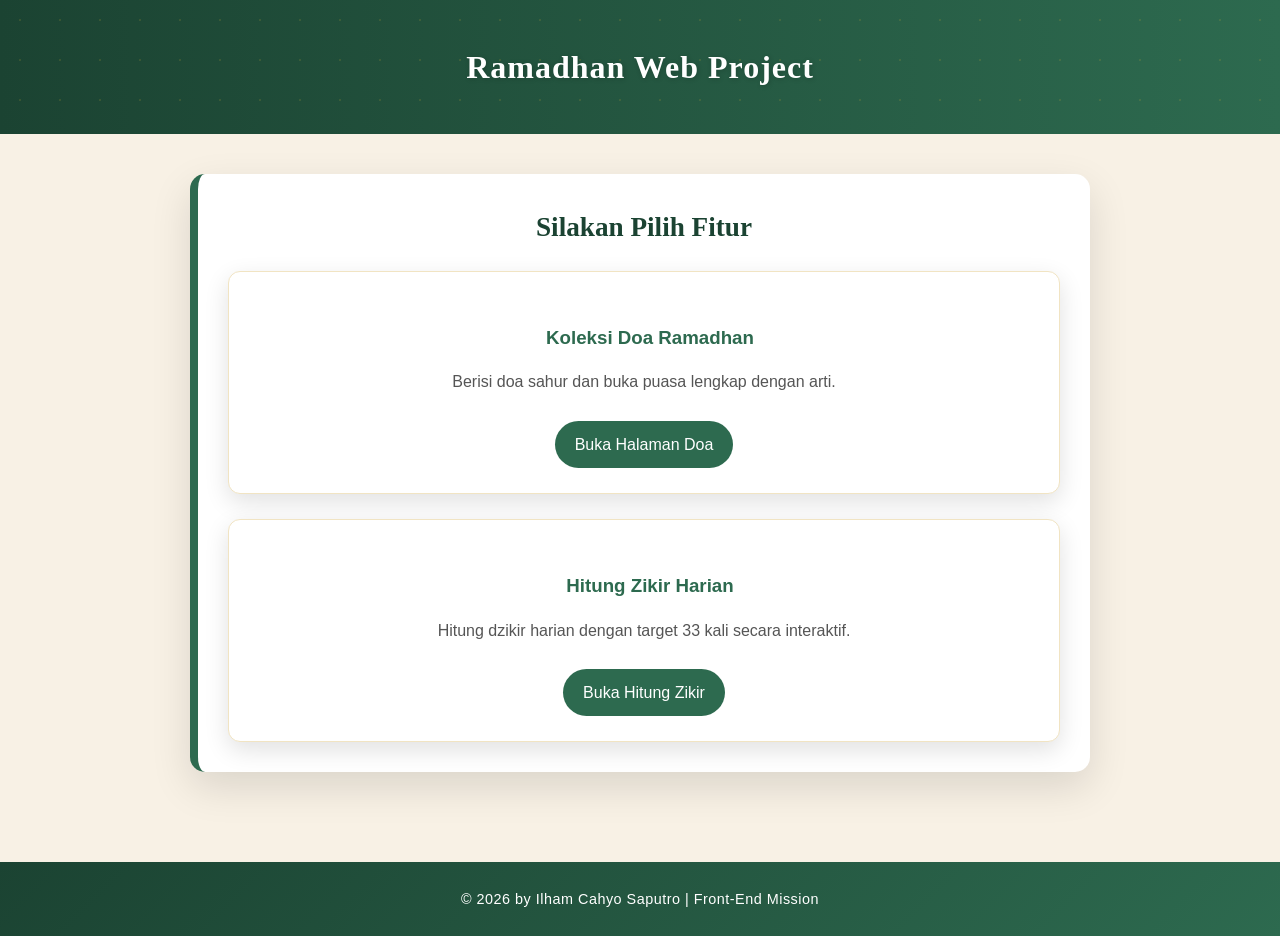
==== index.html @ 7b79c6ba "Add files via upload" ====
<!doctype html>
<html lang="en">
  <head>
    <meta charset="UTF-8" />
    <meta name="viewport" content="width=device-width, initial-scale=1.0" />
    <title>Ramadhan Web</title>
    <link rel="stylesheet" href="style.css" />
    <link rel="icon" href="logo masjid.png" type="x-icon" />
  </head>
  <body>
    <header>
      <h1>Ramadhan Web Project</h1>
    </header>

    <main class="halaman-utama">
      <section class="utama">
        <h2>Silakan Pilih Fitur</h2>

        <div class="card-container">
          <article class="card kartu-utama">
            <h3>Koleksi Doa Ramadhan</h3>
            <p>Berisi doa sahur dan buka puasa lengkap dengan arti.</p>
            <a href="Misi Pertama.html" class="btn-utama">Buka Halaman Doa</a>
          </article>

          <article class="card kartu-utama">
            <h3>Hitung Zikir Harian</h3>
            <p>Hitung dzikir harian dengan target 33 kali secara interaktif.</p>
            <a href="Misi Kedua.html" class="btn-utama">Buka Hitung Zikir</a>
          </article>
        </div>
      </section>
    </main>

    <footer>
      <p>&copy; 2026 by Ilham Cahyo Saputro | Front-End Mission</p>
    </footer>
  </body>
</html>
---- style.css ----
* {
    margin: 0;
    padding: 0;
    box-sizing: border-box;
    font-family: 'Segoe UI', Tahoma, Geneva, Verdana, sans-serif;
}

body {
    background-color: #F8F1E5;
    color: #1B4332;
    line-height: 1.7;
}

header h1 {
    font-family: Georgia, 'Times New Roman', serif;
    font-size: 2rem;
    letter-spacing: 1px;
    text-shadow: 1px 1px 5px rgba(0,0,0,0.2);
}

header {
    text-align: center;
    background: linear-gradient(to right, #1B4332, #2D6A4F);
    color: white;
    padding: 40px 20px;

    background-image: 
        radial-gradient(rgba(212,175,55,0.15) 1px, transparent 1px),
        linear-gradient(to right, #1B4332, #2D6A4F);
    background-size: 40px 40px, 100% 100%;
    background-repeat: repeat, no-repeat;
}

main {
    padding: 40px 40px;
    max-width: 1400px;
    margin: auto;
    display: grid;
    grid-template-columns: repeat(2, 1fr);
    gap: 40px;
}

section {
    margin-bottom: 50px;
    padding: 30px;
    border-radius: 15px;
    box-shadow: 0 15px 40px rgba(0,0,0,0.12);
    transition: all 0.3s ease;
}

section:hover {
    transform: translateY(-5px);
    box-shadow: 0 20px 50px rgba(0,0,0,0.18);
}

.sahurr {
    border-bottom: 5px solid #2D6A4F;
}

.bukaa {
    border-bottom: 5px solid #D4AF37;
}

section h2 {
    margin-bottom: 20px;
    text-align: center;
    font-size: 1.7rem;
    font-family: Georgia, 'Times New Roman', serif;
    color: #1B4332;
}

.sahur {
    border-left: 8px solid #2D6A4F;
    background-color: #ffffff;
}

.buka {
    border-left: 8px solid #D4AF37;
    background-color: #F0F7F4;
}

.card-container {
    display: grid;
    gap: 25px;
}

.card {
    background-color: white;
    padding: 25px;
    border-radius: 12px;
    border: 1px solid #f1e4c3;
    box-shadow: 0 8px 25px rgba(0, 0, 0, 0.12);
    transition: all 0.3s ease;
}

.card:hover {
    box-shadow: 0 16px 35px rgba(0,0,0,0.18);
    transform: translateY(-8px);
}

.doa {
    display: grid;
    grid-template-columns: 1fr 1fr;
    gap: 30px;
}

.bagian-doa:first-child {
    border-right: 2px solid #e0d5b5; 
    padding-right: 20px;
}

.bagian-doa:last-child {
    padding-left: 20px;
}

.sahur .card h3 {
    border-left: 4px solid #2D6A4F;
}

.buka .card h3 {
    border-left: 4px solid #D4AF37;
}

.card h3 {
    margin-top: 25px;
    padding-left: 12px;
    font-weight: 600;
    color: #2D6A4F;
}

.arab {
    font-size: 1.3rem;
    font-weight: bold;
    text-align: right;
    color: #2D6A4F;
    margin-bottom: 15px;
    line-height: 2.2;
}

.arti {
    font-size: 1rem;
    color: #555;
}

footer {
    background: linear-gradient(135deg, #1B4332, #2D6A4F);
    padding: 25px;
    color: white;
    text-align: center;
    font-size: 0.9rem;
    letter-spacing: 0.5px;
}

@media (max-width: 768px) {
    main {
        grid-template-columns: 1fr;
    }

    .doa {
        grid-template-columns: 1fr;
    }

    .bagian-doa:first-child {
        border-right: none;
        border-bottom: 2px solid #e0d5b5;
        padding-bottom: 20px;
        padding-right: 0;
    }

    .bagian-doa:last-child {
        padding-left: 0;
    }

    header h1 {
        font-size: 1.5rem;
    }

    section {
        padding: 25px;
    }

    .arab {
        font-size: 1.1rem;
    }
}


/* ===== BAGIAN NAVIGATION ===== */

.nav {
    margin-top: 15px;
}

.nav a {
    color: white;
    text-decoration: none;
    margin: 0 15px;
    font-weight: 500;
    transition: 0.2s ease;
}

.nav a:hover {
    color: #D4AF37;
}

/* ================= HALAMAN ZIKIR ================= */

.zikir-page {
    display: flex;
    justify-content: center;
}

.zikir {
    border-left: 8px solid #D4AF37;
    background-color: #ffffff;
    max-width: 500px;
    width: 100%;
}

.zikirr {
    border-bottom: 5px solid #D4AF37;
}

.counter {
    font-size: 3rem;
    font-weight: bold;
    text-align: center;
    color: #2D6A4F;
    margin: 20px 0;
}

.target {
    text-align: center;
    font-weight: 600;
    margin-bottom: 10px;
}

.buttons {
    display: flex;
    justify-content: center;
    gap: 20px;
    margin-top: 15px;
}

.buttons button {
    padding: 12px 25px;
    border: none;
    border-radius: 30px;
    background-color: #2D6A4F;
    color: white;
    font-weight: bold;
    cursor: pointer;
    transition: 0.2s ease;
}

.buttons button:hover {
    background-color: #1B4332;
}

.buttons button:active {
    transform: scale(0.95);
}

.notifikasi {
    margin-top: 15px;
    text-align: center;
    font-weight: bold;
    color: #D4AF37;
    font-size: 1.1rem;
}


/* ================= HALAMAN UTAMA ================= */

.halaman-utama {
    display: flex;
    justify-content: center;
}

.utama {
    border-left: 8px solid #2D6A4F;
    background-color: #ffffff;
    max-width: 900px;
    width: 100%;
}

.kartu-utama {
    text-align: center;
}

.kartu-utama p {
    margin: 15px 0;
    color: #555;
}

.btn-utama {
    display: inline-block;
    margin-top: 10px;
    padding: 10px 20px;
    background-color: #2D6A4F;
    color: white;
    text-decoration: none;
    border-radius: 30px;
    transition: 0.2s ease;
    font-weight: 500;
}

.btn-utama:hover {
    background-color: #1B4332;
    transform: translateY(-2px);
}
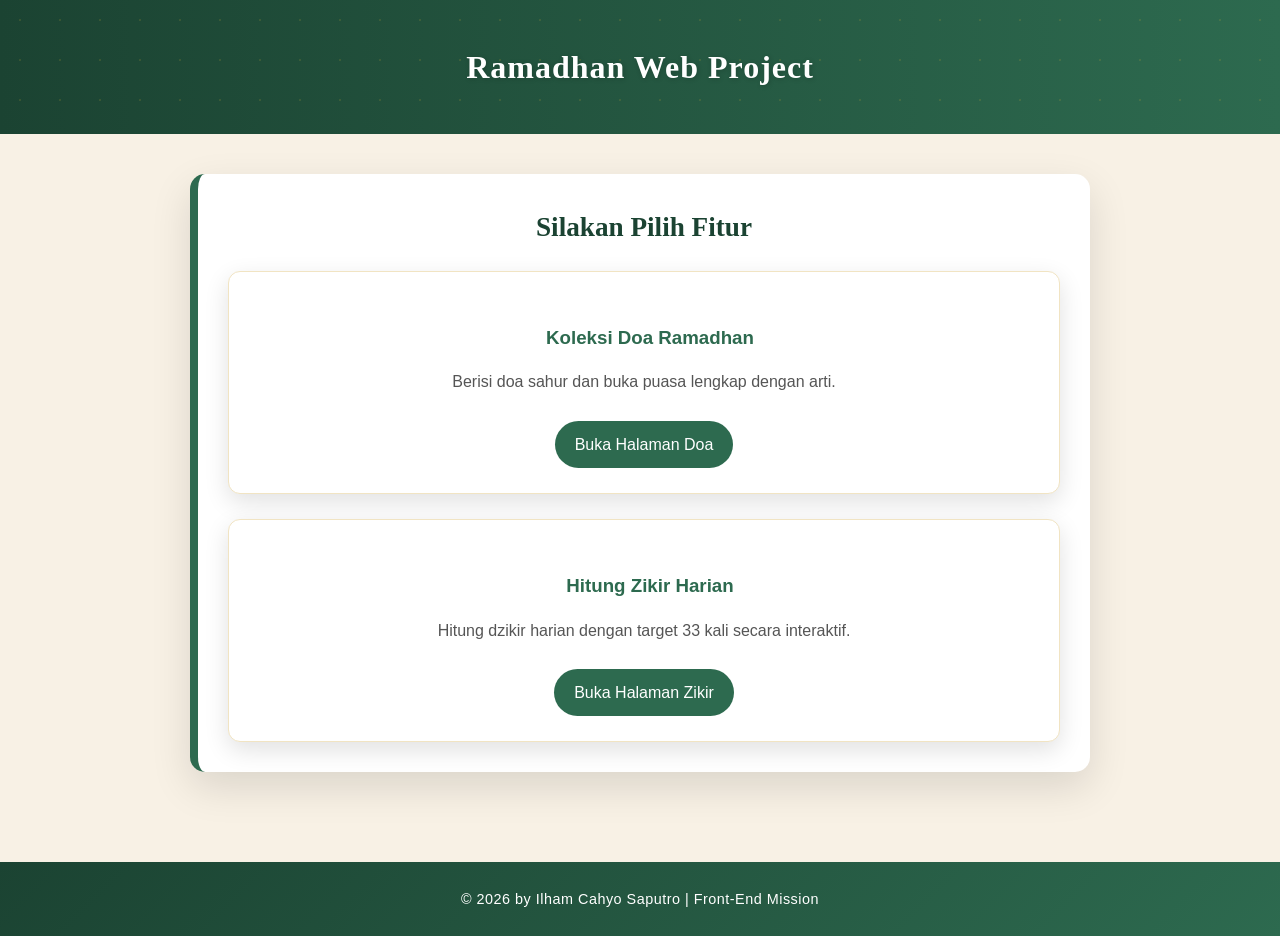
==== commit 2314786f: "Update index.html" ====
--- a/index.html
+++ b/index.html
@@ -26,7 +26,7 @@
           <article class="card kartu-utama">
             <h3>Hitung Zikir Harian</h3>
             <p>Hitung dzikir harian dengan target 33 kali secara interaktif.</p>
-            <a href="Misi Kedua.html" class="btn-utama">Buka Hitung Zikir</a>
+            <a href="Misi Kedua.html" class="btn-utama">Buka Halaman Zikir</a>
           </article>
         </div>
       </section>
@@ -37,3 +37,4 @@
     </footer>
   </body>
 </html>
+
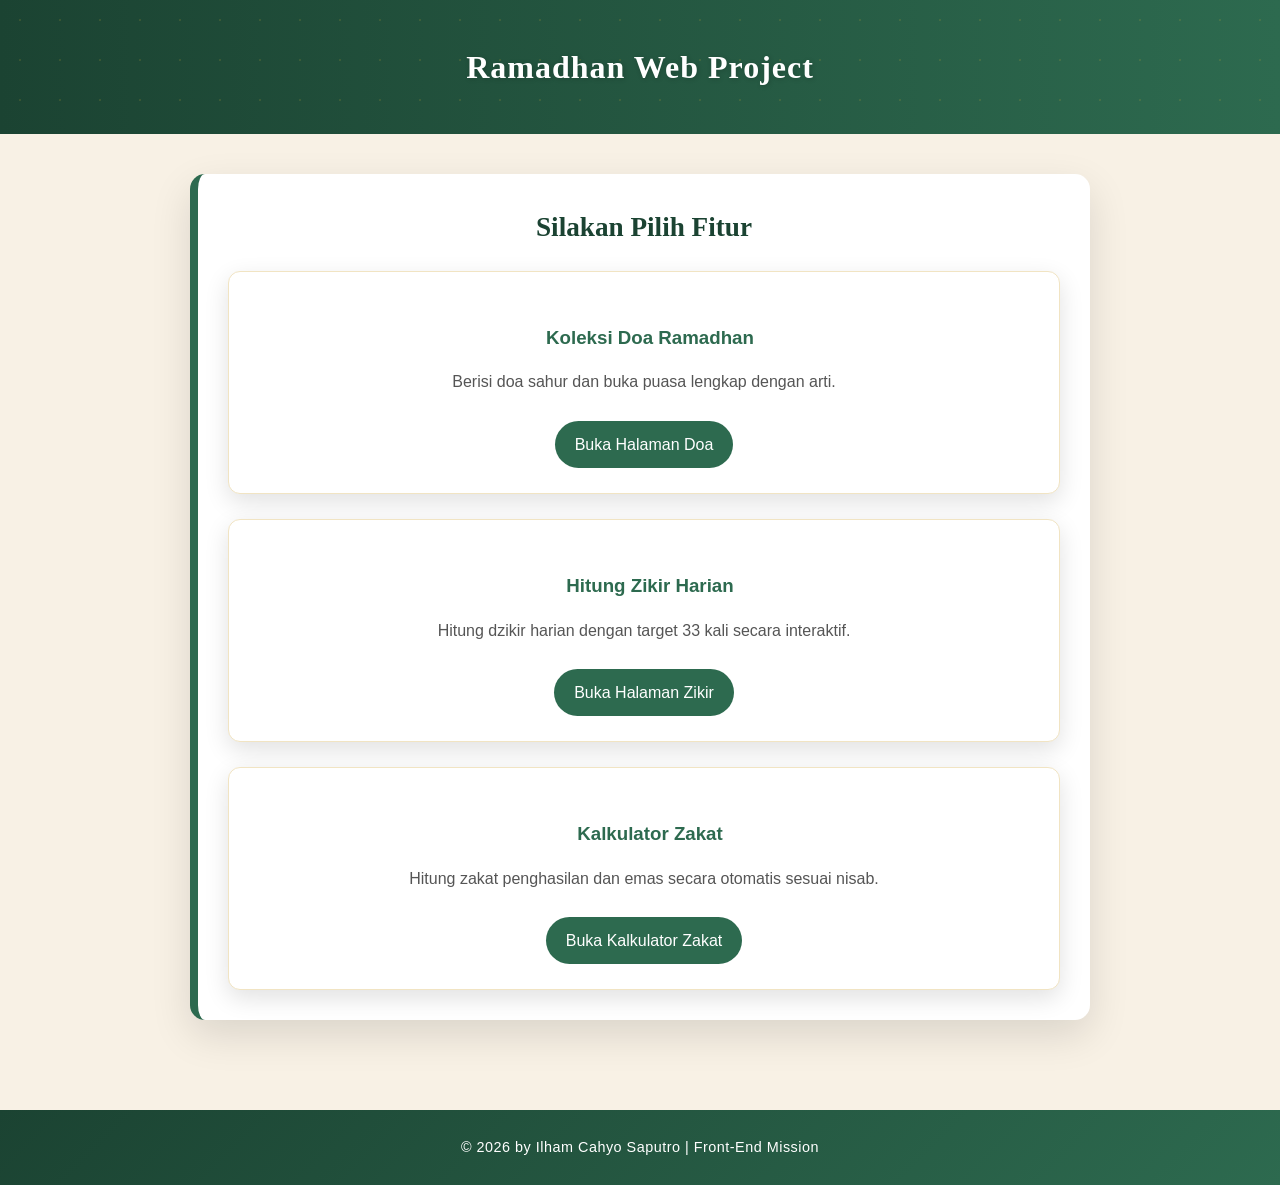
==== commit ef51d7d8: "Update index.html menambah menu hitung zakat di beranda" ====
--- a/index.html
+++ b/index.html
@@ -28,6 +28,14 @@
             <p>Hitung dzikir harian dengan target 33 kali secara interaktif.</p>
             <a href="Misi Kedua.html" class="btn-utama">Buka Halaman Zikir</a>
           </article>
+
+          <article class="card kartu-utama">
+            <h3>Kalkulator Zakat</h3>
+            <p>
+              Hitung zakat penghasilan dan emas secara otomatis sesuai nisab.
+            </p>
+            <a href="Misi Ketiga.html" class="btn-utama">Buka Kalkulator Zakat</a>
+          </article>
         </div>
       </section>
     </main>
@@ -38,3 +46,4 @@
   </body>
 </html>
 
+
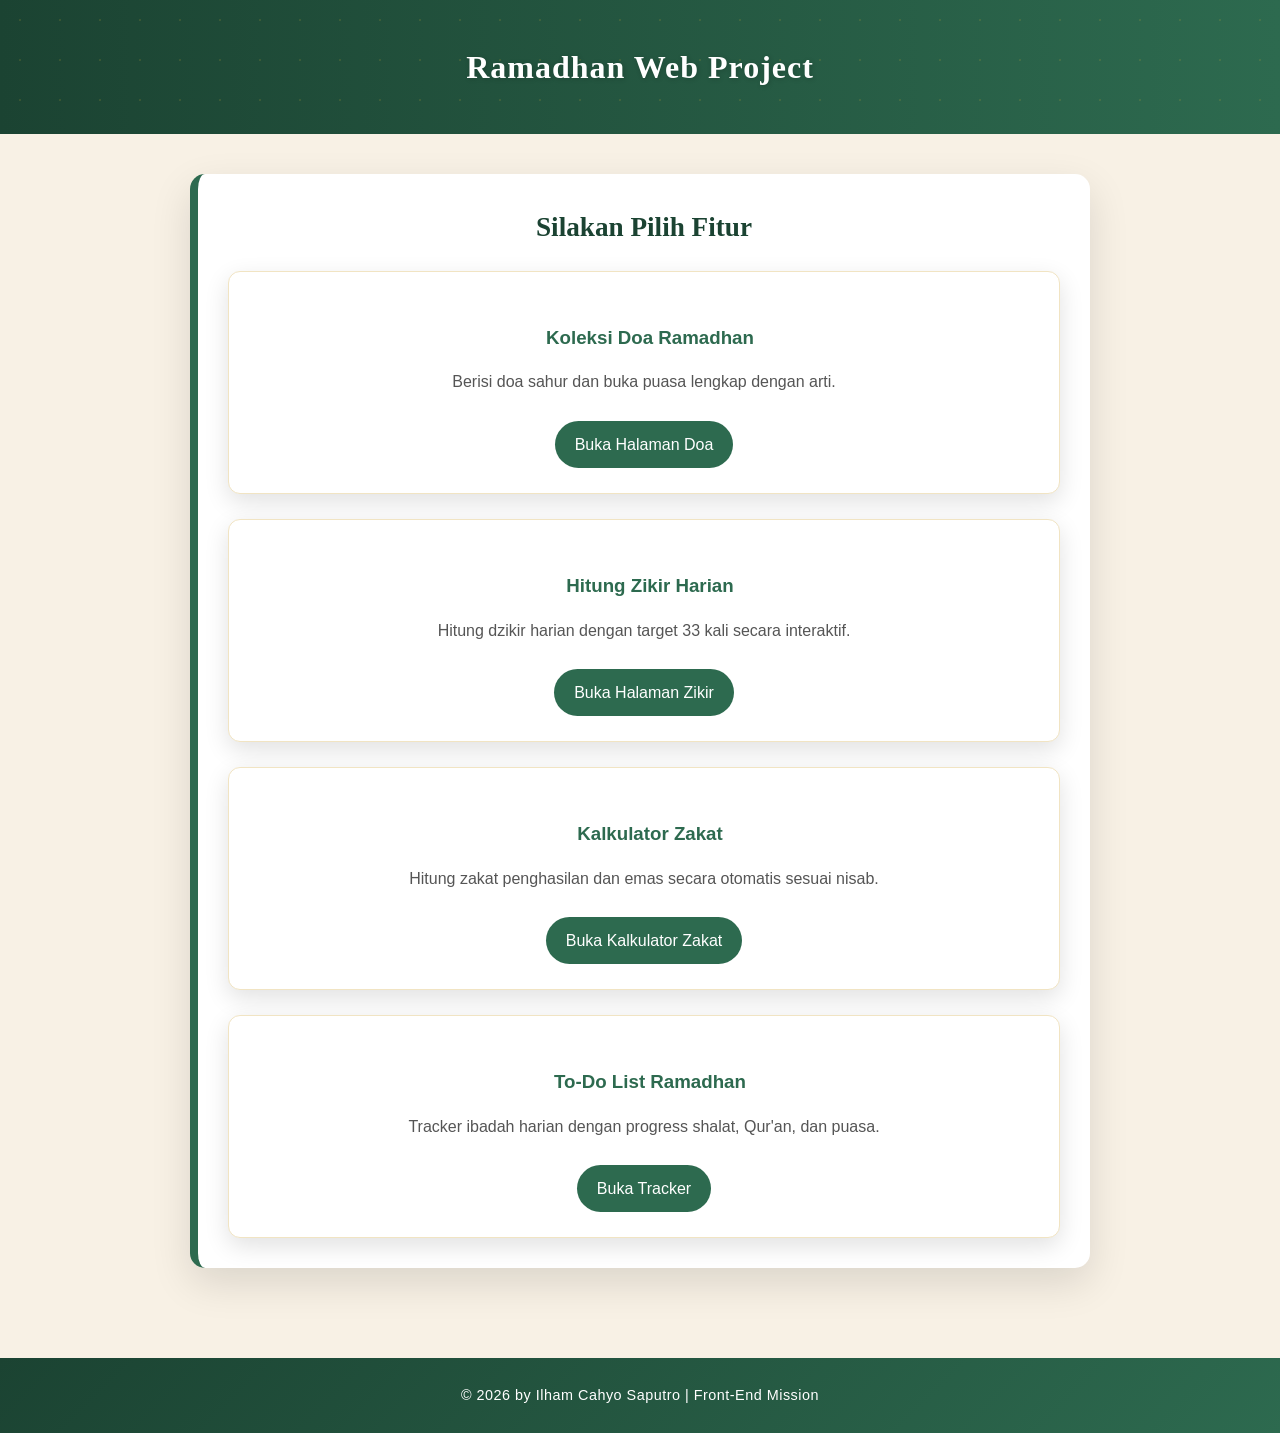
==== commit 8be925df: "Add files via upload" ====
--- a/index.html
+++ b/index.html
@@ -34,7 +34,17 @@
             <p>
               Hitung zakat penghasilan dan emas secara otomatis sesuai nisab.
             </p>
-            <a href="Misi Ketiga.html" class="btn-utama">Buka Kalkulator Zakat</a>
+            <a href="Misi Ketiga.html" class="btn-utama"
+              >Buka Kalkulator Zakat</a
+            >
+          </article>
+
+          <article class="card kartu-utama">
+            <h3>To-Do List Ramadhan</h3>
+            <p>
+              Tracker ibadah harian dengan progress shalat, Qur'an, dan puasa.
+            </p>
+            <a href="Misi Keempat.html" class="btn-utama">Buka Tracker</a>
           </article>
         </div>
       </section>
@@ -45,5 +55,3 @@
     </footer>
   </body>
 </html>
-
-
--- a/style.css
+++ b/style.css
@@ -23,7 +23,6 @@
     background: linear-gradient(to right, #1B4332, #2D6A4F);
     color: white;
     padding: 40px 20px;
-
     background-image: 
         radial-gradient(rgba(212,175,55,0.15) 1px, transparent 1px),
         linear-gradient(to right, #1B4332, #2D6A4F);
@@ -105,7 +104,7 @@
 }
 
 .bagian-doa:first-child {
-    border-right: 2px solid #e0d5b5; 
+    border-right: 2px solid #e0d5b5;
     padding-right: 20px;
 }
 
@@ -135,6 +134,7 @@
     color: #2D6A4F;
     margin-bottom: 15px;
     line-height: 2.2;
+    direction: rtl;
 }
 
 .arti {
@@ -151,11 +151,473 @@
     letter-spacing: 0.5px;
 }
 
+/* ============================================
+   BAGIAN NAVIGASI
+   ============================================ */
+.nav {
+    margin-top: 15px;
+}
+
+.nav a {
+    color: white;
+    text-decoration: none;
+    margin: 0 15px;
+    font-weight: 500;
+    transition: 0.2s ease;
+}
+
+.nav a:hover {
+    color: #D4AF37;
+}
+
+/* ============================================
+   HALAMAN ZIKIR
+   ============================================ */
+.zikir-page {
+    display: flex;
+    justify-content: center;
+}
+
+.zikir {
+    border-left: 8px solid #D4AF37;
+    background-color: #ffffff;
+    max-width: 500px;
+    width: 100%;
+}
+
+.zikirr {
+    border-bottom: 5px solid #D4AF37;
+}
+
+.counter {
+    font-size: 3rem;
+    font-weight: bold;
+    text-align: center;
+    color: #2D6A4F;
+    margin: 20px 0;
+}
+
+.target {
+    text-align: center;
+    font-weight: 600;
+    margin-bottom: 10px;
+}
+
+.buttons {
+    display: flex;
+    justify-content: center;
+    gap: 20px;
+    margin-top: 15px;
+}
+
+.buttons button {
+    padding: 12px 25px;
+    border: none;
+    border-radius: 30px;
+    background-color: #2D6A4F;
+    color: white;
+    font-weight: bold;
+    cursor: pointer;
+    transition: 0.2s ease;
+}
+
+.buttons button:hover {
+    background-color: #1B4332;
+}
+
+.buttons button:active {
+    transform: scale(0.95);
+}
+
+.notifikasi {
+    margin-top: 15px;
+    text-align: center;
+    font-weight: bold;
+    color: #D4AF37;
+    font-size: 1.1rem;
+}
+
+/* ============================================
+   HALAMAN UTAMA (BERANDA)
+   ============================================ */
+.halaman-utama {
+    display: flex;
+    justify-content: center;
+}
+
+.utama {
+    border-left: 8px solid #2D6A4F;
+    background-color: #ffffff;
+    max-width: 900px;
+    width: 100%;
+}
+
+.kartu-utama {
+    text-align: center;
+}
+
+.kartu-utama p {
+    margin: 15px 0;
+    color: #555;
+}
+
+.btn-utama {
+    display: inline-block;
+    margin-top: 10px;
+    padding: 10px 20px;
+    background-color: #2D6A4F;
+    color: white;
+    text-decoration: none;
+    border-radius: 30px;
+    transition: 0.2s ease;
+    font-weight: 500;
+}
+
+.btn-utama:hover {
+    background-color: #1B4332;
+    transform: translateY(-2px);
+}
+
+/* ============================================
+   HALAMAN KALKULATOR ZAKAT 
+   ============================================ */
+.zakat-section {
+    border-left: 8px solid #D4AF37;
+    background-color: #ffffff;
+    max-width: 600px;
+    width: 100%;
+}
+
+.form-container {
+    background-color: #F8F1E5;
+    padding: 25px;
+    border-radius: 10px;
+    margin-top: 20px;
+}
+
+.form-group {
+    margin-bottom: 15px;
+}
+
+.form-group label {
+    display: block;
+    margin-bottom: 5px;
+    font-weight: 600;
+    color: #1B4332;
+    font-size: 0.9rem;
+}
+
+.form-group input, 
+.form-group select {
+    width: 100%;
+    padding: 12px;
+    border: 1px solid #ccc;
+    border-radius: 8px;
+    font-size: 1rem;
+    font-family: inherit;
+    background-color: white;
+    transition: border-color 0.3s;
+}
+
+.form-group input:focus, 
+.form-group select:focus {
+    outline: none;
+    border-color: #2D6A4F;
+    box-shadow: 0 0 5px rgba(45, 106, 79, 0.3);
+}
+
+.form-group small {
+    display: block;
+    margin-top: 5px;
+    color: #666;
+    font-size: 0.8rem;
+}
+
+.result-box {
+    background-color: #F0F7F4;
+    border: 2px solid #2D6A4F;
+    border-radius: 10px;
+    padding: 20px;
+    margin-top: 25px;
+    animation: fadeIn 0.5s ease;
+}
+
+.result-item {
+    display: flex;
+    justify-content: space-between;
+    margin-bottom: 10px;
+    padding-bottom: 10px;
+    border-bottom: 1px dashed #ccc;
+    font-size: 0.95rem;
+}
+
+.result-item:last-child {
+    border-bottom: none;
+    margin-bottom: 0;
+    padding-bottom: 0;
+}
+
+.result-item.highlight {
+    background-color: #D4AF37;
+    color: white;
+    padding: 10px;
+    border-radius: 5px;
+    margin-top: 10px;
+}
+
+.result-item.highlight strong {
+    color: white;
+}
+
+/* ============================================
+   HALAMAN TO-DO LIST RAMADHAN
+   ============================================ */
+.todo-section {
+    border-left: 8px solid #D4AF37;
+    max-width: 800px;
+}
+
+.progress-summary {
+    background: linear-gradient(135deg, #2D6A4F, #1B4332);
+    color: white;
+    padding: 25px;
+    border-radius: 15px;
+    margin-bottom: 25px;
+    text-align: center;
+}
+
+.progress-summary h3 {
+    margin-bottom: 15px;
+    color: #D4AF37;
+}
+
+.progress-bar-container {
+    background-color: rgba(255,255,255,0.3);
+    border-radius: 20px;
+    height: 20px;
+    margin: 10px 0;
+    overflow: hidden;
+}
+
+.progress-bar {
+    background: linear-gradient(90deg, #D4AF37, #F4D03F);
+    height: 100%;
+    border-radius: 20px;
+    transition: width 0.5s ease;
+}
+
+#total-progress-text {
+    font-size: 1.5rem;
+    font-weight: bold;
+}
+
+.motivasi {
+    font-style: italic;
+    margin-top: 10px;
+    color: #F8F1E5;
+}
+
+.tab-nav {
+    display: flex;
+    gap: 10px;
+    margin-bottom: 20px;
+    flex-wrap: wrap;
+}
+
+.tab-btn {
+    flex: 1;
+    min-width: 120px;
+    padding: 12px 20px;
+    border: 2px solid #2D6A4F;
+    background-color: white;
+    color: #2D6A4F;
+    border-radius: 10px;
+    cursor: pointer;
+    font-weight: 600;
+    transition: all 0.3s ease;
+}
+
+.tab-btn:hover {
+    background-color: #F0F7F4;
+}
+
+.tab-btn.active {
+    background-color: #2D6A4F;
+    color: white;
+}
+
+.tab-content {
+    display: none;
+    animation: fadeIn 0.3s ease;
+}
+
+.tab-content.active {
+    display: block;
+}
+
+@keyframes fadeIn {
+    from { 
+        opacity: 0; 
+        transform: translateY(10px); 
+    }
+    to { 
+        opacity: 1; 
+        transform: translateY(0); 
+    }
+}
+
+.checklist-container {
+    background-color: #F8F1E5;
+    padding: 20px;
+    border-radius: 10px;
+    margin: 15px 0;
+}
+
+.check-item {
+    display: flex;
+    align-items: center;
+    gap: 10px;
+    padding: 10px;
+    margin: 5px 0;
+    background-color: white;
+    border-radius: 8px;
+    cursor: pointer;
+    transition: all 0.2s ease;
+}
+
+.check-item:hover {
+    background-color: #F0F7F4;
+}
+
+.check-item input[type="checkbox"] {
+    width: 20px;
+    height: 20px;
+    cursor: pointer;
+}
+
+.status-text {
+    font-weight: 600;
+    margin-top: 10px;
+    padding: 10px;
+    background-color: #F8F1E5;
+    border-radius: 8px;
+    text-align: center;
+}
+
+.btn-simpan {
+    width: 100%;
+    padding: 12px;
+    margin-top: 15px;
+    background-color: #2D6A4F;
+    color: white;
+    border: none;
+    border-radius: 10px;
+    font-weight: 600;
+    cursor: pointer;
+    transition: all 0.3s ease;
+}
+
+.btn-simpan:hover {
+    background-color: #1B4332;
+    transform: translateY(-2px);
+}
+
+.btn-reset {
+    width: 100%;
+    padding: 12px;
+    margin-top: 10px;
+    background-color: #D4AF37;
+    color: white;
+    border: none;
+    border-radius: 10px;
+    font-weight: 600;
+    cursor: pointer;
+    transition: all 0.3s ease;
+}
+
+.btn-reset:hover {
+    background-color: #B8941F;
+}
+
+.kalender-grid {
+    display: grid;
+    grid-template-columns: repeat(6, 1fr);
+    gap: 10px;
+    margin: 20px 0;
+}
+
+.kalender-day {
+    aspect-ratio: 1;
+    display: flex;
+    align-items: center;
+    justify-content: center;
+    background-color: #F8F1E5;
+    border-radius: 10px;
+    font-weight: 600;
+    color: #2D6A4F;
+    border: 2px solid #E0D5B5;
+    cursor: pointer;
+    transition: all 0.2s ease;
+    position: relative;
+}
+
+.kalender-day:hover {
+    background-color: #E0D5B5;
+    transform: scale(1.05);
+}
+
+.kalender-day.completed {
+    background-color: #2D6A4F;
+    color: white;
+    border-color: #1B4332;
+    font-size: 1.2rem;
+}
+
+.kalender-day.current-day {
+    border: 3px solid #D4AF37;
+    box-shadow: 0 0 10px rgba(212, 175, 55, 0.5);
+    transform: scale(1.1);
+    z-index: 1;
+}
+
+.hari-ini-box {
+    text-align: center;
+    background: #F0F7F4;
+    padding: 15px;
+    border-radius: 10px;
+    margin-bottom: 20px;
+    border: 1px solid #D4AF37;
+}
+
+.hari-ke {
+    font-size: 1.5rem;
+    font-weight: bold;
+    color: #1B4332;
+    margin: 5px 0 0 0;
+}
+
+.puasa-today {
+    margin: 20px 0;
+    text-align: center;
+}
+
+.puasa-progress {
+    margin-top: 20px;
+}
+
+.shalat-progress, .quran-progress {
+    margin-top: 15px;
+}
+
+/* ============================================
+   BAGIAN RESPONSIVE
+   ============================================ */
 @media (max-width: 768px) {
     main {
         grid-template-columns: 1fr;
-    }
-
+        padding: 20px;
+    }
+    
     .doa {
         grid-template-columns: 1fr;
     }
@@ -182,130 +644,46 @@
     .arab {
         font-size: 1.1rem;
     }
-}
-
-
-/* ===== BAGIAN NAVIGATION ===== */
-
-.nav {
-    margin-top: 15px;
-}
-
-.nav a {
-    color: white;
-    text-decoration: none;
-    margin: 0 15px;
-    font-weight: 500;
-    transition: 0.2s ease;
-}
-
-.nav a:hover {
-    color: #D4AF37;
-}
-
-/* ================= HALAMAN ZIKIR ================= */
-
-.zikir-page {
-    display: flex;
-    justify-content: center;
-}
-
-.zikir {
-    border-left: 8px solid #D4AF37;
-    background-color: #ffffff;
-    max-width: 500px;
-    width: 100%;
-}
-
-.zikirr {
-    border-bottom: 5px solid #D4AF37;
-}
-
-.counter {
-    font-size: 3rem;
-    font-weight: bold;
-    text-align: center;
-    color: #2D6A4F;
-    margin: 20px 0;
-}
-
-.target {
-    text-align: center;
-    font-weight: 600;
-    margin-bottom: 10px;
-}
-
-.buttons {
-    display: flex;
-    justify-content: center;
-    gap: 20px;
-    margin-top: 15px;
-}
-
-.buttons button {
-    padding: 12px 25px;
-    border: none;
-    border-radius: 30px;
-    background-color: #2D6A4F;
-    color: white;
-    font-weight: bold;
-    cursor: pointer;
-    transition: 0.2s ease;
-}
-
-.buttons button:hover {
-    background-color: #1B4332;
-}
-
-.buttons button:active {
-    transform: scale(0.95);
-}
-
-.notifikasi {
-    margin-top: 15px;
-    text-align: center;
-    font-weight: bold;
-    color: #D4AF37;
-    font-size: 1.1rem;
-}
-
-
-/* ================= HALAMAN UTAMA ================= */
-
-.halaman-utama {
-    display: flex;
-    justify-content: center;
-}
-
-.utama {
-    border-left: 8px solid #2D6A4F;
-    background-color: #ffffff;
-    max-width: 900px;
-    width: 100%;
-}
-
-.kartu-utama {
-    text-align: center;
-}
-
-.kartu-utama p {
-    margin: 15px 0;
-    color: #555;
-}
-
-.btn-utama {
-    display: inline-block;
-    margin-top: 10px;
-    padding: 10px 20px;
-    background-color: #2D6A4F;
-    color: white;
-    text-decoration: none;
-    border-radius: 30px;
-    transition: 0.2s ease;
-    font-weight: 500;
-}
-
-.btn-utama:hover {
-    background-color: #1B4332;
-    transform: translateY(-2px);
-}
+    
+    .zakat-section {
+        max-width: 100%;
+        margin: 0 20px;
+    }
+    
+    .result-item {
+        flex-direction: column;
+        gap: 5px;
+    }
+    
+    .tab-nav {
+        flex-direction: column;
+    }
+    
+    .kalender-grid {
+        grid-template-columns: repeat(5, 1fr);
+    }
+    
+    .todo-section {
+        max-width: 100%;
+        margin: 0 20px;
+    }
+    
+    .nav a {
+        display: block;
+        margin: 10px 0;
+    }
+}
+
+@media (max-width: 480px) {
+    .kalender-grid {
+        grid-template-columns: repeat(4, 1fr);
+    }
+    
+    header {
+        padding: 30px 15px;
+    }
+    
+    main {
+        padding: 15px;
+    }
+}
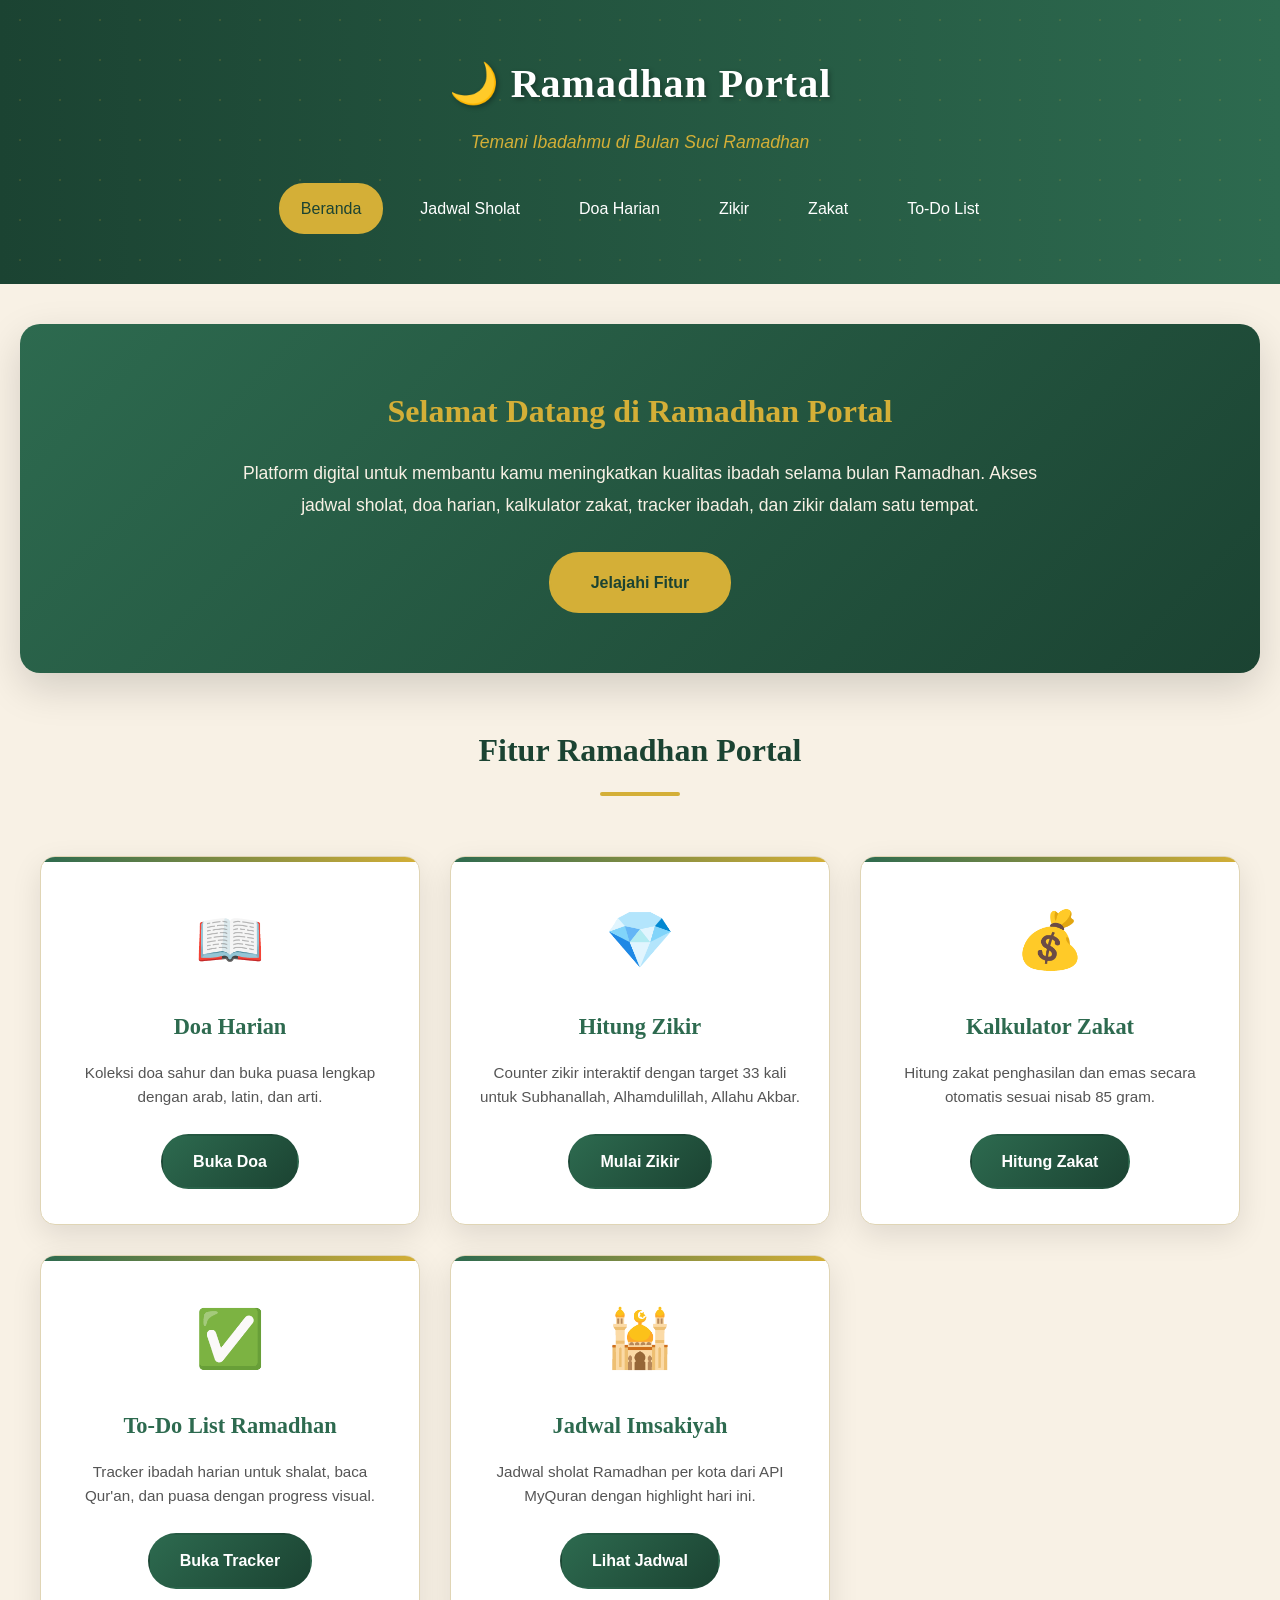
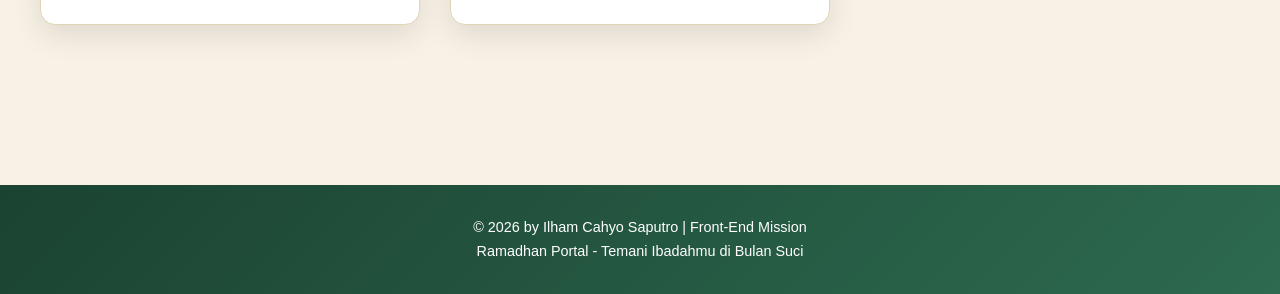
==== commit 9506061b: "Add files via upload" ====
--- a/index.html
+++ b/index.html
@@ -1,57 +1,91 @@
-<!doctype html>
-<html lang="en">
-  <head>
-    <meta charset="UTF-8" />
-    <meta name="viewport" content="width=device-width, initial-scale=1.0" />
-    <title>Ramadhan Web</title>
-    <link rel="stylesheet" href="style.css" />
-    <link rel="icon" href="logo masjid.png" type="x-icon" />
-  </head>
-  <body>
+<!DOCTYPE html>
+<html lang="id">
+<head>
+    <meta charset="UTF-8">
+    <meta name="viewport" content="width=device-width, initial-scale=1.0">
+    <title>Ramadhan Portal - Ilham Cahyo Saputro</title>
+    <link rel="stylesheet" href="style.css">
+</head>
+<body>
+    <!-- HEADER & NAVIGATION -->
     <header>
-      <h1>Ramadhan Web Project</h1>
+        <h1>🌙 Ramadhan Portal</h1>
+        <p class="tagline">Temani Ibadahmu di Bulan Suci Ramadhan</p>
+        <nav class="nav">
+            <a href="index.html" class="active">Beranda</a>
+            <a href="Misi Kelima.html">Jadwal Sholat</a>
+            <a href="Misi Pertama.html">Doa Harian</a>
+            <a href="Misi Kedua.html">Zikir</a>
+            <a href="Misi Ketiga.html">Zakat</a>
+            <a href="Misi Keempat.html">To-Do List</a>
+        </nav>
     </header>
 
-    <main class="halaman-utama">
-      <section class="utama">
-        <h2>Silakan Pilih Fitur</h2>
+    <!-- MAIN CONTENT -->
+    <main>
+        <!-- HERO SECTION -->
+        <section class="hero">
+            <h2>Selamat Datang di Ramadhan Portal</h2>
+            <p>
+                Platform digital untuk membantu kamu meningkatkan kualitas ibadah selama bulan Ramadhan. 
+                Akses jadwal sholat, doa harian, kalkulator zakat, tracker ibadah, dan zikir dalam satu tempat.
+            </p>
+            <a href="#fitur" class="btn-utama">Jelajahi Fitur</a>
+        </section>
 
-        <div class="card-container">
-          <article class="card kartu-utama">
-            <h3>Koleksi Doa Ramadhan</h3>
-            <p>Berisi doa sahur dan buka puasa lengkap dengan arti.</p>
-            <a href="Misi Pertama.html" class="btn-utama">Buka Halaman Doa</a>
-          </article>
+        <!-- FITUR SECTION -->
+        <section id="fitur" class="fitur-section">
+            <h2>Fitur Ramadhan Portal</h2>
+            <div class="card-container">
+                
+                <!-- Card 1: Doa Harian -->
+                <div class="card">
+                    <div class="card-icon">📖</div>
+                    <h3>Doa Harian</h3>
+                    <p>Koleksi doa sahur dan buka puasa lengkap dengan arab, latin, dan arti.</p>
+                    <a href="Misi Pertama.html" class="btn-card">Buka Doa</a>
+                </div>
 
-          <article class="card kartu-utama">
-            <h3>Hitung Zikir Harian</h3>
-            <p>Hitung dzikir harian dengan target 33 kali secara interaktif.</p>
-            <a href="Misi Kedua.html" class="btn-utama">Buka Halaman Zikir</a>
-          </article>
+                <!-- Card 2: Zikir -->
+                <div class="card">
+                    <div class="card-icon">💎</div>
+                    <h3>Hitung Zikir</h3>
+                    <p>Counter zikir interaktif dengan target 33 kali untuk Subhanallah, Alhamdulillah, Allahu Akbar.</p>
+                    <a href="Misi Kedua.html" class="btn-card">Mulai Zikir</a>
+                </div>
 
-          <article class="card kartu-utama">
-            <h3>Kalkulator Zakat</h3>
-            <p>
-              Hitung zakat penghasilan dan emas secara otomatis sesuai nisab.
-            </p>
-            <a href="Misi Ketiga.html" class="btn-utama"
-              >Buka Kalkulator Zakat</a
-            >
-          </article>
+                <!-- Card 3: Zakat -->
+                <div class="card">
+                    <div class="card-icon">💰</div>
+                    <h3>Kalkulator Zakat</h3>
+                    <p>Hitung zakat penghasilan dan emas secara otomatis sesuai nisab 85 gram.</p>
+                    <a href="Misi Ketiga.html" class="btn-card">Hitung Zakat</a>
+                </div>
 
-          <article class="card kartu-utama">
-            <h3>To-Do List Ramadhan</h3>
-            <p>
-              Tracker ibadah harian dengan progress shalat, Qur'an, dan puasa.
-            </p>
-            <a href="Misi Keempat.html" class="btn-utama">Buka Tracker</a>
-          </article>
-        </div>
-      </section>
+                <!-- Card 4: To-Do List -->
+                <div class="card">
+                    <div class="card-icon">✅</div>
+                    <h3>To-Do List Ramadhan</h3>
+                    <p>Tracker ibadah harian untuk shalat, baca Qur'an, dan puasa dengan progress visual.</p>
+                    <a href="Misi Keempat.html" class="btn-card">Buka Tracker</a>
+                </div>
+
+                <!-- Card 5: Jadwal Sholat -->
+                <div class="card">
+                    <div class="card-icon">🕌</div>
+                    <h3>Jadwal Imsakiyah</h3>
+                    <p>Jadwal sholat Ramadhan per kota dari API MyQuran dengan highlight hari ini.</p>
+                    <a href="Misi Kelima.html" class="btn-card">Lihat Jadwal</a>
+                </div>
+
+            </div>
+        </section>
     </main>
 
+    <!-- FOOTER -->
     <footer>
-      <p>&copy; 2026 by Ilham Cahyo Saputro | Front-End Mission</p>
+        <p>&copy; 2026 by Ilham Cahyo Saputro | Front-End Mission</p>
+        <p>Ramadhan Portal - Temani Ibadahmu di Bulan Suci</p>
     </footer>
-  </body>
-</html>
+</body>
+</html>
--- a/style.css
+++ b/style.css
@@ -1,3 +1,6 @@
+/* ============================================
+   RESET & GLOBAL STYLES (FIXED)
+   ============================================ */
 * {
     margin: 0;
     padding: 0;
@@ -11,18 +14,14 @@
     line-height: 1.7;
 }
 
-header h1 {
-    font-family: Georgia, 'Times New Roman', serif;
-    font-size: 2rem;
-    letter-spacing: 1px;
-    text-shadow: 1px 1px 5px rgba(0,0,0,0.2);
-}
-
+/* ============================================
+   HEADER & NAVIGATION (Misi 6)
+   ============================================ */
 header {
     text-align: center;
     background: linear-gradient(to right, #1B4332, #2D6A4F);
     color: white;
-    padding: 40px 20px;
+    padding: 50px 20px;
     background-image: 
         radial-gradient(rgba(212,175,55,0.15) 1px, transparent 1px),
         linear-gradient(to right, #1B4332, #2D6A4F);
@@ -30,73 +29,210 @@
     background-repeat: repeat, no-repeat;
 }
 
+header h1 {
+    font-family: Georgia, 'Times New Roman', serif;
+    font-size: 2.5rem;
+    letter-spacing: 1px;
+    text-shadow: 2px 2px 5px rgba(0,0,0,0.3);
+    margin-bottom: 10px;
+}
+
+.tagline {
+    font-size: 1.1rem;
+    color: #D4AF37;
+    margin-bottom: 25px;
+    font-style: italic;
+}
+
+.nav {
+    margin-top: 20px;
+    display: flex;
+    justify-content: center;
+    flex-wrap: wrap;
+    gap: 15px;
+}
+
+.nav a {
+    color: white;
+    text-decoration: none;
+    padding: 10px 20px;
+    border-radius: 25px;
+    font-weight: 500;
+    transition: all 0.3s ease;
+    border: 2px solid transparent;
+}
+
+.nav a:hover,
+.nav a.active {
+    color: #1B4332;
+    background-color: #D4AF37;
+    border-color: #D4AF37;
+}
+
+/* ============================================
+   MAIN LAYOUT
+   ============================================ */
 main {
-    padding: 40px 40px;
+    padding: 40px 20px;
     max-width: 1400px;
     margin: auto;
-    display: grid;
-    grid-template-columns: repeat(2, 1fr);
-    gap: 40px;
-}
-
-section {
+}
+
+.halaman-utama {
+    display: flex;
+    justify-content: center;
+}
+
+/* ============================================
+   HERO SECTION (Misi 6)
+   ============================================ */
+.hero {
+    background: linear-gradient(135deg, #2D6A4F, #1B4332);
+    color: white;
+    padding: 60px 40px;
+    border-radius: 20px;
+    text-align: center;
     margin-bottom: 50px;
-    padding: 30px;
-    border-radius: 15px;
-    box-shadow: 0 15px 40px rgba(0,0,0,0.12);
-    transition: all 0.3s ease;
-}
-
-section:hover {
-    transform: translateY(-5px);
-    box-shadow: 0 20px 50px rgba(0,0,0,0.18);
-}
-
-.sahurr {
-    border-bottom: 5px solid #2D6A4F;
-}
-
-.bukaa {
-    border-bottom: 5px solid #D4AF37;
-}
-
-section h2 {
+    box-shadow: 0 15px 40px rgba(0,0,0,0.15);
+}
+
+.hero h2 {
+    font-family: Georgia, 'Times New Roman', serif;
+    font-size: 2rem;
     margin-bottom: 20px;
-    text-align: center;
-    font-size: 1.7rem;
+    color: #D4AF37;
+}
+
+.hero p {
+    font-size: 1.1rem;
+    max-width: 800px;
+    margin: 0 auto 30px;
+    color: #F8F1E5;
+    line-height: 1.8;
+}
+
+/* ============================================
+   FITUR SECTION & CARDS (Misi 6)
+   ============================================ */
+.fitur-section {
+    margin-bottom: 50px;
+}
+
+.fitur-section h2 {
+    text-align: center;
+    font-size: 2rem;
     font-family: Georgia, 'Times New Roman', serif;
     color: #1B4332;
-}
-
-.sahur {
-    border-left: 8px solid #2D6A4F;
-    background-color: #ffffff;
-}
-
-.buka {
-    border-left: 8px solid #D4AF37;
-    background-color: #F0F7F4;
+    margin-bottom: 40px;
+    position: relative;
+}
+
+.fitur-section h2::after {
+    content: '';
+    display: block;
+    width: 80px;
+    height: 4px;
+    background-color: #D4AF37;
+    margin: 15px auto 0;
+    border-radius: 2px;
 }
 
 .card-container {
     display: grid;
-    gap: 25px;
+    grid-template-columns: repeat(auto-fit, minmax(280px, 1fr));
+    gap: 30px;
+    padding: 20px;
 }
 
 .card {
     background-color: white;
-    padding: 25px;
-    border-radius: 12px;
-    border: 1px solid #f1e4c3;
-    box-shadow: 0 8px 25px rgba(0, 0, 0, 0.12);
+    padding: 35px 25px;
+    border-radius: 15px;
+    border: 1px solid #E0D5B5;
+    box-shadow: 0 10px 30px rgba(0, 0, 0, 0.1);
     transition: all 0.3s ease;
+    text-align: center;
+    position: relative;
+    overflow: hidden;
+}
+
+.card::before {
+    content: '';
+    position: absolute;
+    top: 0;
+    left: 0;
+    width: 100%;
+    height: 5px;
+    background: linear-gradient(90deg, #2D6A4F, #D4AF37);
 }
 
 .card:hover {
-    box-shadow: 0 16px 35px rgba(0,0,0,0.18);
-    transform: translateY(-8px);
-}
-
+    box-shadow: 0 20px 50px rgba(0,0,0,0.18);
+    transform: translateY(-10px);
+}
+
+.card-icon {
+    font-size: 3.5rem;
+    margin-bottom: 20px;
+    display: block;
+}
+
+.card h3 {
+    font-size: 1.4rem;
+    font-weight: 600;
+    color: #2D6A4F;
+    margin-bottom: 15px;
+    font-family: Georgia, 'Times New Roman', serif;
+}
+
+.card p {
+    color: #555;
+    font-size: 0.95rem;
+    line-height: 1.6;
+    margin-bottom: 25px;
+}
+
+.btn-card {
+    display: inline-block;
+    padding: 12px 30px;
+    background: linear-gradient(135deg, #2D6A4F, #1B4332);
+    color: white;
+    text-decoration: none;
+    border-radius: 30px;
+    font-weight: 600;
+    transition: all 0.3s ease;
+    border: 2px solid transparent;
+}
+
+.btn-card:hover {
+    background: transparent;
+    color: #2D6A4F;
+    border-color: #2D6A4F;
+    transform: translateY(-3px);
+}
+
+.btn-utama {
+    display: inline-block;
+    padding: 15px 40px;
+    background-color: #D4AF37;
+    color: #1B4332;
+    text-decoration: none;
+    border-radius: 30px;
+    transition: all 0.3s ease;
+    font-weight: 700;
+    font-size: 1rem;
+    border: 2px solid #D4AF37;
+}
+
+.btn-utama:hover {
+    background-color: transparent;
+    color: #D4AF37;
+    transform: translateY(-3px);
+}
+
+/* ============================================
+   MISI 1: DOA (Existing)
+   ============================================ */
 .doa {
     display: grid;
     grid-template-columns: 1fr 1fr;
@@ -112,19 +248,14 @@
     padding-left: 20px;
 }
 
-.sahur .card h3 {
-    border-left: 4px solid #2D6A4F;
-}
-
-.buka .card h3 {
-    border-left: 4px solid #D4AF37;
-}
-
-.card h3 {
-    margin-top: 25px;
-    padding-left: 12px;
-    font-weight: 600;
-    color: #2D6A4F;
+.sahur {
+    border-left: 8px solid #2D6A4F;
+    background-color: #ffffff;
+}
+
+.buka {
+    border-left: 8px solid #D4AF37;
+    background-color: #F0F7F4;
 }
 
 .arab {
@@ -142,36 +273,8 @@
     color: #555;
 }
 
-footer {
-    background: linear-gradient(135deg, #1B4332, #2D6A4F);
-    padding: 25px;
-    color: white;
-    text-align: center;
-    font-size: 0.9rem;
-    letter-spacing: 0.5px;
-}
-
-/* ============================================
-   BAGIAN NAVIGASI
-   ============================================ */
-.nav {
-    margin-top: 15px;
-}
-
-.nav a {
-    color: white;
-    text-decoration: none;
-    margin: 0 15px;
-    font-weight: 500;
-    transition: 0.2s ease;
-}
-
-.nav a:hover {
-    color: #D4AF37;
-}
-
-/* ============================================
-   HALAMAN ZIKIR
+/* ============================================
+   MISI 2: ZIKIR (Existing)
    ============================================ */
 .zikir-page {
     display: flex;
@@ -185,22 +288,12 @@
     width: 100%;
 }
 
-.zikirr {
-    border-bottom: 5px solid #D4AF37;
-}
-
 .counter {
     font-size: 3rem;
     font-weight: bold;
     text-align: center;
     color: #2D6A4F;
     margin: 20px 0;
-}
-
-.target {
-    text-align: center;
-    font-weight: 600;
-    margin-bottom: 10px;
 }
 
 .buttons {
@@ -225,10 +318,6 @@
     background-color: #1B4332;
 }
 
-.buttons button:active {
-    transform: scale(0.95);
-}
-
 .notifikasi {
     margin-top: 15px;
     text-align: center;
@@ -238,8 +327,545 @@
 }
 
 /* ============================================
+   MISI 3: ZAKAT (New)
+   ============================================ */
+.zakat-section {
+    border-left: 8px solid #D4AF37;
+    background-color: #ffffff;
+    max-width: 600px;
+    width: 100%;
+}
+
+.form-container {
+    background-color: #F8F1E5;
+    padding: 25px;
+    border-radius: 10px;
+    margin-top: 20px;
+}
+
+.form-group {
+    margin-bottom: 15px;
+}
+
+.form-group label {
+    display: block;
+    margin-bottom: 5px;
+    font-weight: 600;
+    color: #1B4332;
+    font-size: 0.9rem;
+}
+
+.form-group input, 
+.form-group select {
+    width: 100%;
+    padding: 12px;
+    border: 1px solid #ccc;
+    border-radius: 8px;
+    font-size: 1rem;
+    font-family: inherit;
+    background-color: white;
+}
+
+.form-group small {
+    display: block;
+    margin-top: 5px;
+    color: #666;
+    font-size: 0.8rem;
+}
+
+.result-box {
+    background-color: #F0F7F4;
+    border: 2px solid #2D6A4F;
+    border-radius: 10px;
+    padding: 20px;
+    margin-top: 25px;
+    animation: fadeIn 0.5s ease;
+}
+
+.result-item {
+    display: flex;
+    justify-content: space-between;
+    margin-bottom: 10px;
+    padding-bottom: 10px;
+    border-bottom: 1px dashed #ccc;
+}
+
+.result-item.highlight {
+    background-color: #D4AF37;
+    color: white;
+    padding: 10px;
+    border-radius: 5px;
+    margin-top: 10px;
+}
+
+/* ============================================
+   MISI 4: TO-DO LIST (New)
+   ============================================ */
+.todo-section {
+    border-left: 8px solid #D4AF37;
+    max-width: 800px;
+}
+
+.progress-summary {
+    background: linear-gradient(135deg, #2D6A4F, #1B4332);
+    color: white;
+    padding: 25px;
+    border-radius: 15px;
+    margin-bottom: 25px;
+    text-align: center;
+}
+
+.progress-bar-container {
+    background-color: rgba(255,255,255,0.3);
+    border-radius: 20px;
+    height: 20px;
+    margin: 10px 0;
+    overflow: hidden;
+}
+
+.progress-bar {
+    background: linear-gradient(90deg, #D4AF37, #F4D03F);
+    height: 100%;
+    border-radius: 20px;
+    transition: width 0.5s ease;
+}
+
+.tab-nav {
+    display: flex;
+    gap: 10px;
+    margin-bottom: 20px;
+    flex-wrap: wrap;
+}
+
+.tab-btn {
+    flex: 1;
+    min-width: 120px;
+    padding: 12px 20px;
+    border: 2px solid #2D6A4F;
+    background-color: white;
+    color: #2D6A4F;
+    border-radius: 10px;
+    cursor: pointer;
+    font-weight: 600;
+}
+
+.tab-btn.active {
+    background-color: #2D6A4F;
+    color: white;
+}
+
+.tab-content {
+    display: none;
+    animation: fadeIn 0.3s ease;
+}
+
+.tab-content.active {
+    display: block;
+}
+
+.checklist-container {
+    background-color: #F8F1E5;
+    padding: 20px;
+    border-radius: 10px;
+    margin: 15px 0;
+}
+
+.check-item {
+    display: flex;
+    align-items: center;
+    gap: 10px;
+    padding: 10px;
+    margin: 5px 0;
+    background-color: white;
+    border-radius: 8px;
+    cursor: pointer;
+}
+
+.kalender-grid {
+    display: grid;
+    grid-template-columns: repeat(6, 1fr);
+    gap: 10px;
+    margin: 20px 0;
+}
+
+.kalender-day {
+    aspect-ratio: 1;
+    display: flex;
+    align-items: center;
+    justify-content: center;
+    background-color: #F8F1E5;
+    border-radius: 10px;
+    font-weight: 600;
+    color: #2D6A4F;
+    border: 2px solid #E0D5B5;
+    cursor: pointer;
+}
+
+.kalender-day.completed {
+    background-color: #2D6A4F;
+    color: white;
+}
+
+.kalender-day.current-day {
+    border: 3px solid #D4AF37;
+    transform: scale(1.1);
+}
+
+.btn-simpan {
+    width: 100%;
+    padding: 12px;
+    margin-top: 15px;
+    background-color: #2D6A4F;
+    color: white;
+    border: none;
+    border-radius: 10px;
+    font-weight: 600;
+    cursor: pointer;
+}
+
+/* ============================================
+   MISI 5: JADWAL SHOLAT (New)
+   ============================================ */
+.imsakiyah-section {
+    border-left: 8px solid #D4AF37;
+    max-width: 1000px;
+}
+
+.loading-state, .error-state {
+    text-align: center;
+    padding: 40px;
+    background-color: #F8F1E5;
+    border-radius: 10px;
+    margin: 20px 0;
+}
+
+.spinner {
+    width: 50px;
+    height: 50px;
+    border: 5px solid #E0D5B5;
+    border-top: 5px solid #2D6A4F;
+    border-radius: 50%;
+    animation: spin 1s linear infinite;
+    margin: 0 auto 15px;
+}
+
+@keyframes spin {
+    0% { transform: rotate(0deg); }
+    100% { transform: rotate(360deg); }
+}
+
+.tabel-container {
+    overflow-x: auto;
+    margin: 20px 0;
+    border-radius: 10px;
+    box-shadow: 0 5px 20px rgba(0,0,0,0.1);
+}
+
+.jadwal-table {
+    width: 100%;
+    border-collapse: collapse;
+    background-color: white;
+    min-width: 600px;
+}
+
+.jadwal-table thead {
+    background: linear-gradient(135deg, #2D6A4F, #1B4332);
+    color: white;
+}
+
+.jadwal-table th,
+.jadwal-table td {
+    padding: 15px 10px;
+    text-align: center;
+    border-bottom: 1px solid #E0D5B5;
+}
+
+.jadwal-table tbody tr.hari-ini {
+    background: linear-gradient(90deg, #D4AF37, #F4D03F);
+    color: white;
+    font-weight: bold;
+}
+
+/* ============================================
+   FOOTER (Global)
+   ============================================ */
+footer {
+    background: linear-gradient(135deg, #1B4332, #2D6A4F);
+    padding: 30px;
+    color: white;
+    text-align: center;
+    font-size: 0.9rem;
+    margin-top: 50px;
+}
+
+/* ============================================
+   RESPONSIVE (Global)
+   ============================================ */
+@media (max-width: 768px) {
+    header h1 { font-size: 1.8rem; }
+    .nav { flex-direction: column; align-items: center; }
+    .nav a { width: 100%; max-width: 250px; text-align: center; }
+    .hero { padding: 40px 20px; }
+    .card-container { grid-template-columns: 1fr; }
+    .doa { grid-template-columns: 1fr; }
+    .bagian-doa:first-child { border-right: none; border-bottom: 2px solid #e0d5b5; }
+    .kalender-grid { grid-template-columns: repeat(5, 1fr); }
+    .jadwal-table th, .jadwal-table td { padding: 10px 5px; font-size: 0.85rem; }
+}
+
+
+
+
+
+/*
+* {
+    margin: 0;
+    padding: 0;
+    box-sizing: border-box;
+    font-family: 'Segoe UI', Tahoma, Geneva, Verdana, sans-serif;
+}
+
+body {
+    background-color: #F8F1E5;
+    color: #1B4332;
+    line-height: 1.7;
+}
+
+header h1 {
+    font-family: Georgia, 'Times New Roman', serif;
+    font-size: 2rem;
+    letter-spacing: 1px;
+    text-shadow: 1px 1px 5px rgba(0,0,0,0.2);
+}
+
+header {
+    text-align: center;
+    background: linear-gradient(to right, #1B4332, #2D6A4F);
+    color: white;
+    padding: 40px 20px;
+    background-image: 
+        radial-gradient(rgba(212,175,55,0.15) 1px, transparent 1px),
+        linear-gradient(to right, #1B4332, #2D6A4F);
+    background-size: 40px 40px, 100% 100%;
+    background-repeat: repeat, no-repeat;
+}
+
+main {
+    padding: 40px 40px;
+    max-width: 1400px;
+    margin: auto;
+    display: grid;
+    grid-template-columns: repeat(2, 1fr);
+    gap: 40px;
+}
+
+section {
+    margin-bottom: 50px;
+    padding: 30px;
+    border-radius: 15px;
+    box-shadow: 0 15px 40px rgba(0,0,0,0.12);
+    transition: all 0.3s ease;
+}
+
+section:hover {
+    transform: translateY(-5px);
+    box-shadow: 0 20px 50px rgba(0,0,0,0.18);
+}
+
+.sahurr {
+    border-bottom: 5px solid #2D6A4F;
+}
+
+.bukaa {
+    border-bottom: 5px solid #D4AF37;
+}
+
+section h2 {
+    margin-bottom: 20px;
+    text-align: center;
+    font-size: 1.7rem;
+    font-family: Georgia, 'Times New Roman', serif;
+    color: #1B4332;
+}
+
+.sahur {
+    border-left: 8px solid #2D6A4F;
+    background-color: #ffffff;
+}
+
+.buka {
+    border-left: 8px solid #D4AF37;
+    background-color: #F0F7F4;
+}
+
+.card-container {
+    display: grid;
+    gap: 25px;
+}
+
+.card {
+    background-color: white;
+    padding: 25px;
+    border-radius: 12px;
+    border: 1px solid #f1e4c3;
+    box-shadow: 0 8px 25px rgba(0, 0, 0, 0.12);
+    transition: all 0.3s ease;
+}
+
+.card:hover {
+    box-shadow: 0 16px 35px rgba(0,0,0,0.18);
+    transform: translateY(-8px);
+}
+
+.doa {
+    display: grid;
+    grid-template-columns: 1fr 1fr;
+    gap: 30px;
+}
+
+.bagian-doa:first-child {
+    border-right: 2px solid #e0d5b5;
+    padding-right: 20px;
+}
+
+.bagian-doa:last-child {
+    padding-left: 20px;
+}
+
+.sahur .card h3 {
+    border-left: 4px solid #2D6A4F;
+}
+
+.buka .card h3 {
+    border-left: 4px solid #D4AF37;
+}
+
+.card h3 {
+    margin-top: 25px;
+    padding-left: 12px;
+    font-weight: 600;
+    color: #2D6A4F;
+}
+
+.arab {
+    font-size: 1.3rem;
+    font-weight: bold;
+    text-align: right;
+    color: #2D6A4F;
+    margin-bottom: 15px;
+    line-height: 2.2;
+    direction: rtl;
+}
+
+.arti {
+    font-size: 1rem;
+    color: #555;
+}
+
+footer {
+    background: linear-gradient(135deg, #1B4332, #2D6A4F);
+    padding: 25px;
+    color: white;
+    text-align: center;
+    font-size: 0.9rem;
+    letter-spacing: 0.5px;
+}
+
+/* ============================================
+   BAGIAN NAVIGASI
+   ============================================ */
+
+/*
+.nav {
+    margin-top: 15px;
+}
+
+.nav a {
+    color: white;
+    text-decoration: none;
+    margin: 0 15px;
+    font-weight: 500;
+    transition: 0.2s ease;
+}
+
+.nav a:hover {
+    color: #D4AF37;
+}
+
+/* ============================================
+   HALAMAN ZIKIR
+   ============================================ */
+
+   /*
+.zikir-page {
+    display: flex;
+    justify-content: center;
+}
+
+.zikir {
+    border-left: 8px solid #D4AF37;
+    background-color: #ffffff;
+    max-width: 500px;
+    width: 100%;
+}
+
+.zikirr {
+    border-bottom: 5px solid #D4AF37;
+}
+
+.counter {
+    font-size: 3rem;
+    font-weight: bold;
+    text-align: center;
+    color: #2D6A4F;
+    margin: 20px 0;
+}
+
+.target {
+    text-align: center;
+    font-weight: 600;
+    margin-bottom: 10px;
+}
+
+.buttons {
+    display: flex;
+    justify-content: center;
+    gap: 20px;
+    margin-top: 15px;
+}
+
+.buttons button {
+    padding: 12px 25px;
+    border: none;
+    border-radius: 30px;
+    background-color: #2D6A4F;
+    color: white;
+    font-weight: bold;
+    cursor: pointer;
+    transition: 0.2s ease;
+}
+
+.buttons button:hover {
+    background-color: #1B4332;
+}
+
+.buttons button:active {
+    transform: scale(0.95);
+}
+
+.notifikasi {
+    margin-top: 15px;
+    text-align: center;
+    font-weight: bold;
+    color: #D4AF37;
+    font-size: 1.1rem;
+}
+
+/* ============================================
    HALAMAN UTAMA (BERANDA)
    ============================================ */
+
+   /*
 .halaman-utama {
     display: flex;
     justify-content: center;
@@ -281,6 +907,8 @@
 /* ============================================
    HALAMAN KALKULATOR ZAKAT 
    ============================================ */
+
+/*
 .zakat-section {
     border-left: 8px solid #D4AF37;
     background-color: #ffffff;
@@ -372,6 +1000,8 @@
 /* ============================================
    HALAMAN TO-DO LIST RAMADHAN
    ============================================ */
+
+   /*
 .todo-section {
     border-left: 8px solid #D4AF37;
     max-width: 800px;
@@ -612,6 +1242,8 @@
 /* ============================================
    BAGIAN RESPONSIVE
    ============================================ */
+
+   /*
 @media (max-width: 768px) {
     main {
         grid-template-columns: 1fr;
@@ -686,4 +1318,5 @@
     main {
         padding: 15px;
     }
-}+}
+
